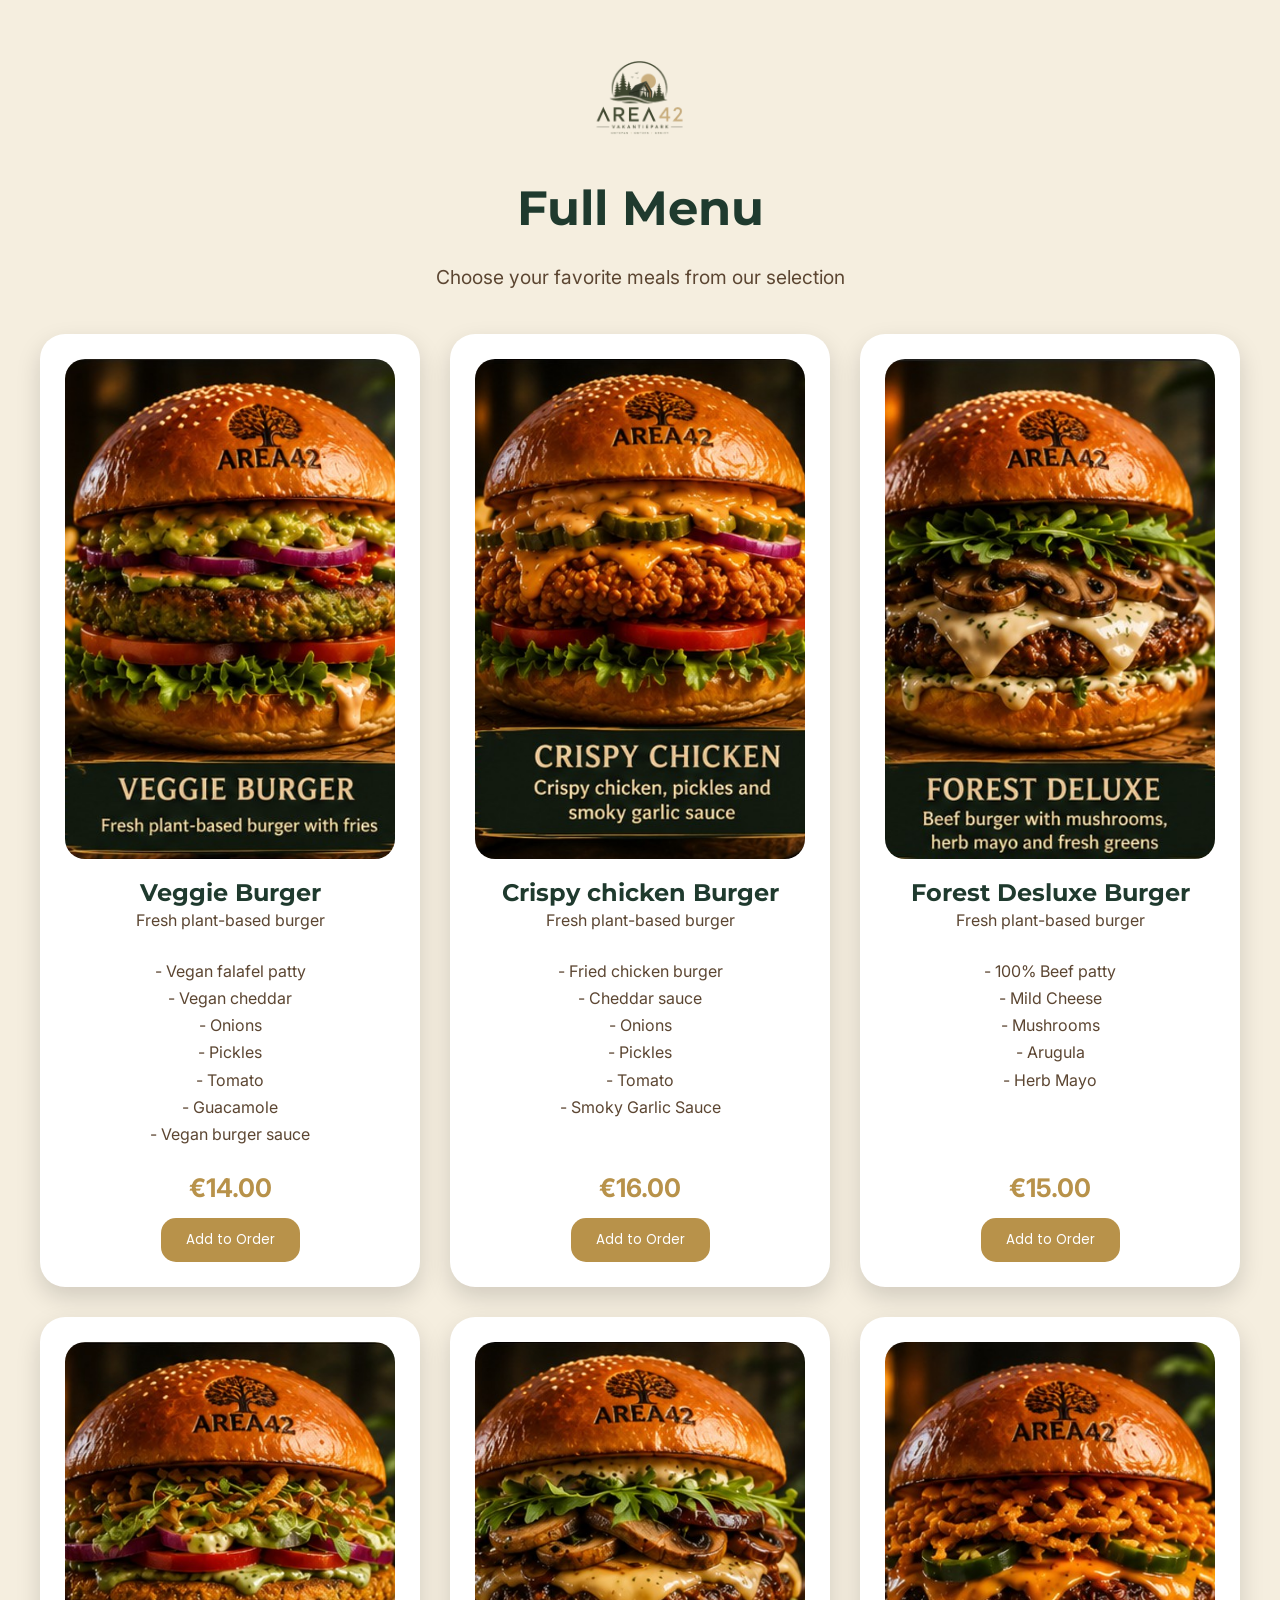
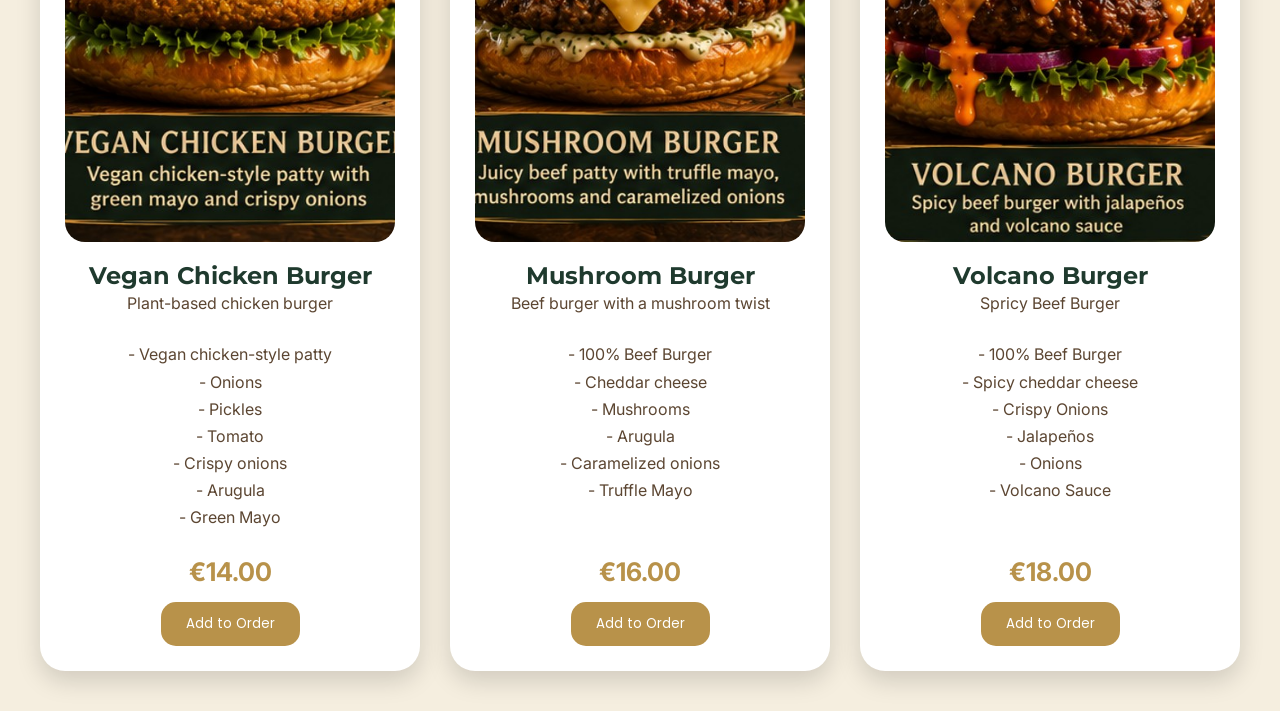
==== pages/menu.html @ 5e72c330 "first commit" ====
<!DOCTYPE html>
<html lang="en">

<head>
    <meta charset="UTF-8">
    <meta name="viewport" content="width=device-width, initial-scale=1.0">
    <title>Area42 Menu</title>

    <link rel="stylesheet" href="../css/style.css">

    <link href="https://fonts.googleapis.com/css2?family=Inter:wght@400;500;600&family=Montserrat:wght@600;700;800&family=Poppins:wght@400;500;600&display=swap" rel="stylesheet">
</head>

<body>

<main class="menu-screen">

    <header class="menu-header">

        <img src="../images/logonobackground.png" class="menu-logo" alt="Area42 Logo">

        <h1>Full Menu</h1>

        <p>Choose your favorite meals from our selection</p>

    </header>

    <section class="menu-grid">

        <article class="menu-card">
            <img src="../images/veggieburger.jpg" alt="Veggie Burger" class="menu-image">

            <h2>Veggie Burger</h2>

            <p>Fresh plant-based burger</p>

            <p> - Vegan falafel patty<br>
                - Vegan cheddar<br>
                - Onions<br>
                - Pickles<br>
                - Tomato<br>
                - Guacamole<br>
                - Vegan burger sauce<br>
    

            </p>

            <span class="price">€14.00</span>

            <button class="add-button">Add to Order</button>
        </article>

        <article class="menu-card">
            <img src="../images/crispychickenburger.jpg" alt="Crispy Chicken Burger" class="menu-image">

            <h2>Crispy chicken Burger</h2>

            <p>Fresh plant-based burger</p>

            <p> - Fried chicken burger<br>
                - Cheddar sauce<br>
                - Onions<br>
                - Pickles<br>
                - Tomato<br>
                - Smoky Garlic Sauce<br>
                <br>

            </p>

            <span class="price">€16.00</span>

            <button class="add-button">Add to Order</button>
        </article>

        <article class="menu-card">
            <img src="../images/forestdeluxe.jpg" alt="Forest Deluxe Burger" class="menu-image">

            <h2>Forest Desluxe Burger</h2>

            <p>Fresh plant-based burger</p>

            <p> - 100% Beef patty<br>
                - Mild Cheese<br>
                - Mushrooms<br>
                - Arugula<br>
                - Herb Mayo<br>
                <br>
                <br>

            </p>

            <span class="price">€15.00</span>

            <button class="add-button">Add to Order</button>
        </article>

        <article class="menu-card">
            <img src="../images/veganchickenburger.jpg" alt="Vegan Chicken Burger" class="menu-image">

            <h2>Vegan Chicken Burger</h2>

            <p>Plant-based chicken burger</p>

            <p> - Vegan chicken-style patty<br>
                - Onions<br>
                - Pickles<br>
                - Tomato<br>
                - Crispy onions<br>
                - Arugula<br>
                - Green Mayo<br>
    

            </p>

            <span class="price">€14.00</span>

            <button class="add-button">Add to Order</button>
        </article>


        <article class="menu-card">
            <img src="../images/mushroomburger.jpg" alt="Mushroom Burger" class="menu-image">

            <h2>Mushroom Burger</h2>

            <p>Beef burger with a mushroom twist</p>

            <p> - 100% Beef Burger<br>
                - Cheddar cheese<br>
                - Mushrooms<br>
                - Arugula<br>
                - Caramelized onions<br>
                - Truffle Mayo<br>
                <br>
    

            </p>

            <span class="price">€16.00</span>

            <button class="add-button">Add to Order</button>
        </article>

        <article class="menu-card">
            <img src="../images/volcanoburger.jpg" alt="Volcano Burger" class="menu-image">

            <h2>Volcano Burger</h2>

            <p>Spricy Beef Burger</p>

            <p> - 100% Beef Burger<br>
                - Spicy cheddar cheese<br>
                - Crispy Onions<br>
                - Jalapeños<br>
                - Onions<br>
                - Volcano Sauce<br>
                <br>
    

            </p>

            <span class="price">€18.00</span>

            <button class="add-button">Add to Order</button>
        </article>


    </section>

</main>

<script src="../JS/menu.js"></script>

</body>

</html>
---- css/style.css ----
/* Kleuren en lettertypes */

:root {

    --sand: #F5EEDF;
    --gold: #B8924A;
    --wood: #5C4632;
    --forest: #1F3A2E;
    --moss: #6E7F52;

    --heading-font: "Montserrat", sans-serif;
    --button-font: "Poppins", sans-serif;
    --body-font: "Inter", sans-serif;
}

/* Reset */

* {
    margin: 0;
    padding: 0;
    box-sizing: border-box;
}

/* Pagina */

body {
    font-family: var(--body-font);
}

/* Achtergrond */

.welcome-screen {

    height: 100vh;

    display: flex;

    justify-content: center;

    align-items: flex-end;

    padding-bottom: 100px;

    background-image:
        linear-gradient(
            rgba(0, 0, 0, 0.35),
            rgba(0, 0, 0, 0.35)
        ),
        url("../images/restaurant-background.jpg");

    background-size: cover;

    background-position: center;
}

/* Welkomstkaart */

.welcome-card {

    width: 750px;

    background-color: rgba(245, 238, 223, 0.96);

    border-radius: 30px;

    padding: 4rem;

    text-align: center;

    box-shadow: 0 20px 50px rgba(0, 0, 0, 0.3);
}

/* Logo */

.logo {

    width: 140px;

    margin-bottom: 2rem;
}

/* Titel */

h1 {

    font-family: var(--heading-font);

    font-size: 4rem;

    color: var(--forest);

    margin-bottom: 1.5rem;
}

/* Tekst */

p {

    font-family: var(--body-font);

    color: var(--wood);

    font-size: 1.3rem;

    line-height: 1.7;

    margin-bottom: 1.5rem;
}

/* Startknop */

.start-button {

    margin-top: 1rem;

    background-color: var(--gold);

    border: none;

    color: white;

    font-family: var(--button-font);

    font-size: 1.5rem;

    font-weight: 600;

    padding: 22px 60px;

    border-radius: 20px;

    cursor: pointer;

    transition: all 0.3s ease;
}

.start-button:hover {

    background-color: #9D7835;

    transform: scale(1.04);
}

/* Tablet */

@media (max-width: 900px) {

    .welcome-card {

        width: 90%;

        padding: 3rem;
    }

    h1 {

        font-size: 3rem;
    }
}

/* Promotion Screen */

.promotion-screen {

    min-height: 100vh;

    background-color: var(--sand);

    padding: 40px;
}

/* Header */

.promotion-header {

    text-align: center;

    margin-bottom: 50px;
}

.promotion-logo {

    width: 120px;

    margin-bottom: 20px;
}

.promotion-header h1 {

    font-family: var(--heading-font);

    color: var(--forest);

    font-size: 3rem;

    margin-bottom: 10px;
}

.promotion-header p {

    font-size: 1.2rem;
}

/* Promotion Grid */

.promotion-grid {

    display: grid;

    grid-template-columns: repeat(3, 1fr);

    gap: 30px;

    max-width: 1400px;

    margin: 0 auto;
}

/* Cards */

.promotion-card {

    background-color: white;

    border-radius: 25px;

    padding: 30px;

    text-align: center;

    box-shadow: 0 10px 25px rgba(0,0,0,0.15);
}

.promotion-card h2 {

    font-family: var(--heading-font);

    color: var(--forest);

    margin-bottom: 15px;
}

.price {

    display: block;

    margin-top: 20px;

    margin-bottom: 20px;

    font-size: 2rem;

    font-weight: bold;

    color: var(--gold);
}

/* Buttons */

.promo-button {

    background-color: var(--gold);

    color: white;

    border: none;

    border-radius: 15px;

    padding: 15px 30px;

    cursor: pointer;

    font-family: var(--button-font);

    font-size: 1.1rem;
}

.promo-button:hover {

    background-color: #9D7835;
}

/* Continue Button */

.continue-container {

    text-align: center;

    margin-top: 60px;
}

.continue-button {

    background-color: var(--forest);

    color: white;

    border: none;

    border-radius: 20px;

    padding: 20px 60px;

    font-size: 1.4rem;

    font-family: var(--button-font);

    cursor: pointer;
}

.continue-button:hover {

    background-color: var(--moss);
}
.promo-image {
    width: 100%;
    height: 300px;
    object-fit: cover;
    border-radius: 20px;
    margin-bottom: 15px;
}
/* MENU SCREEN */

.menu-screen {
    min-height: 100vh;
    background-color: var(--sand);
    padding: 40px;
}

/* HEADER */

.menu-header {
    text-align: center;
    margin-bottom: 40px;
}

.menu-logo {
    width: 120px;
    margin-bottom: 15px;
}

.menu-header h1 {
    font-family: var(--heading-font);
    color: var(--forest);
    font-size: 3rem;
}

.menu-header p {
    font-size: 1.2rem;
    color: var(--wood);
}

/* GRID */

.menu-grid {
    display: grid;
    grid-template-columns: repeat(3, 1fr);
    gap: 30px;
    max-width: 1400px;
    margin: 0 auto;
}

/* CARD */

.menu-card {
    background: white;
    border-radius: 25px;
    padding: 25px;
    text-align: center;
    box-shadow: 0 10px 25px rgba(0,0,0,0.15);
    transition: transform 0.3s ease;
}

.menu-card:hover {
    transform: translateY(-5px);
}

/* IMAGE */

.menu-image {
    width: 100%;
    height: 500px;
    object-fit: cover;
    border-radius: 20px;
    margin-bottom: 15px;
}

/* TEXT */

.menu-card h2 {
    font-family: var(--heading-font);
    color: var(--forest);
}

.menu-card p {
    font-size: 1rem;
}

/* PRICE */

.price {
    display: block;
    margin: 15px 0;
    font-size: 1.6rem;
    font-weight: bold;
    color: var(--gold);
}

/* BUTTON */

.add-button {
    background-color: var(--gold);
    color: white;
    border: none;
    padding: 12px 25px;
    border-radius: 15px;
    cursor: pointer;
    font-family: var(--button-font);
    transition: 0.3s;
}

.add-button:hover {
    background-color: #9D7835;
}
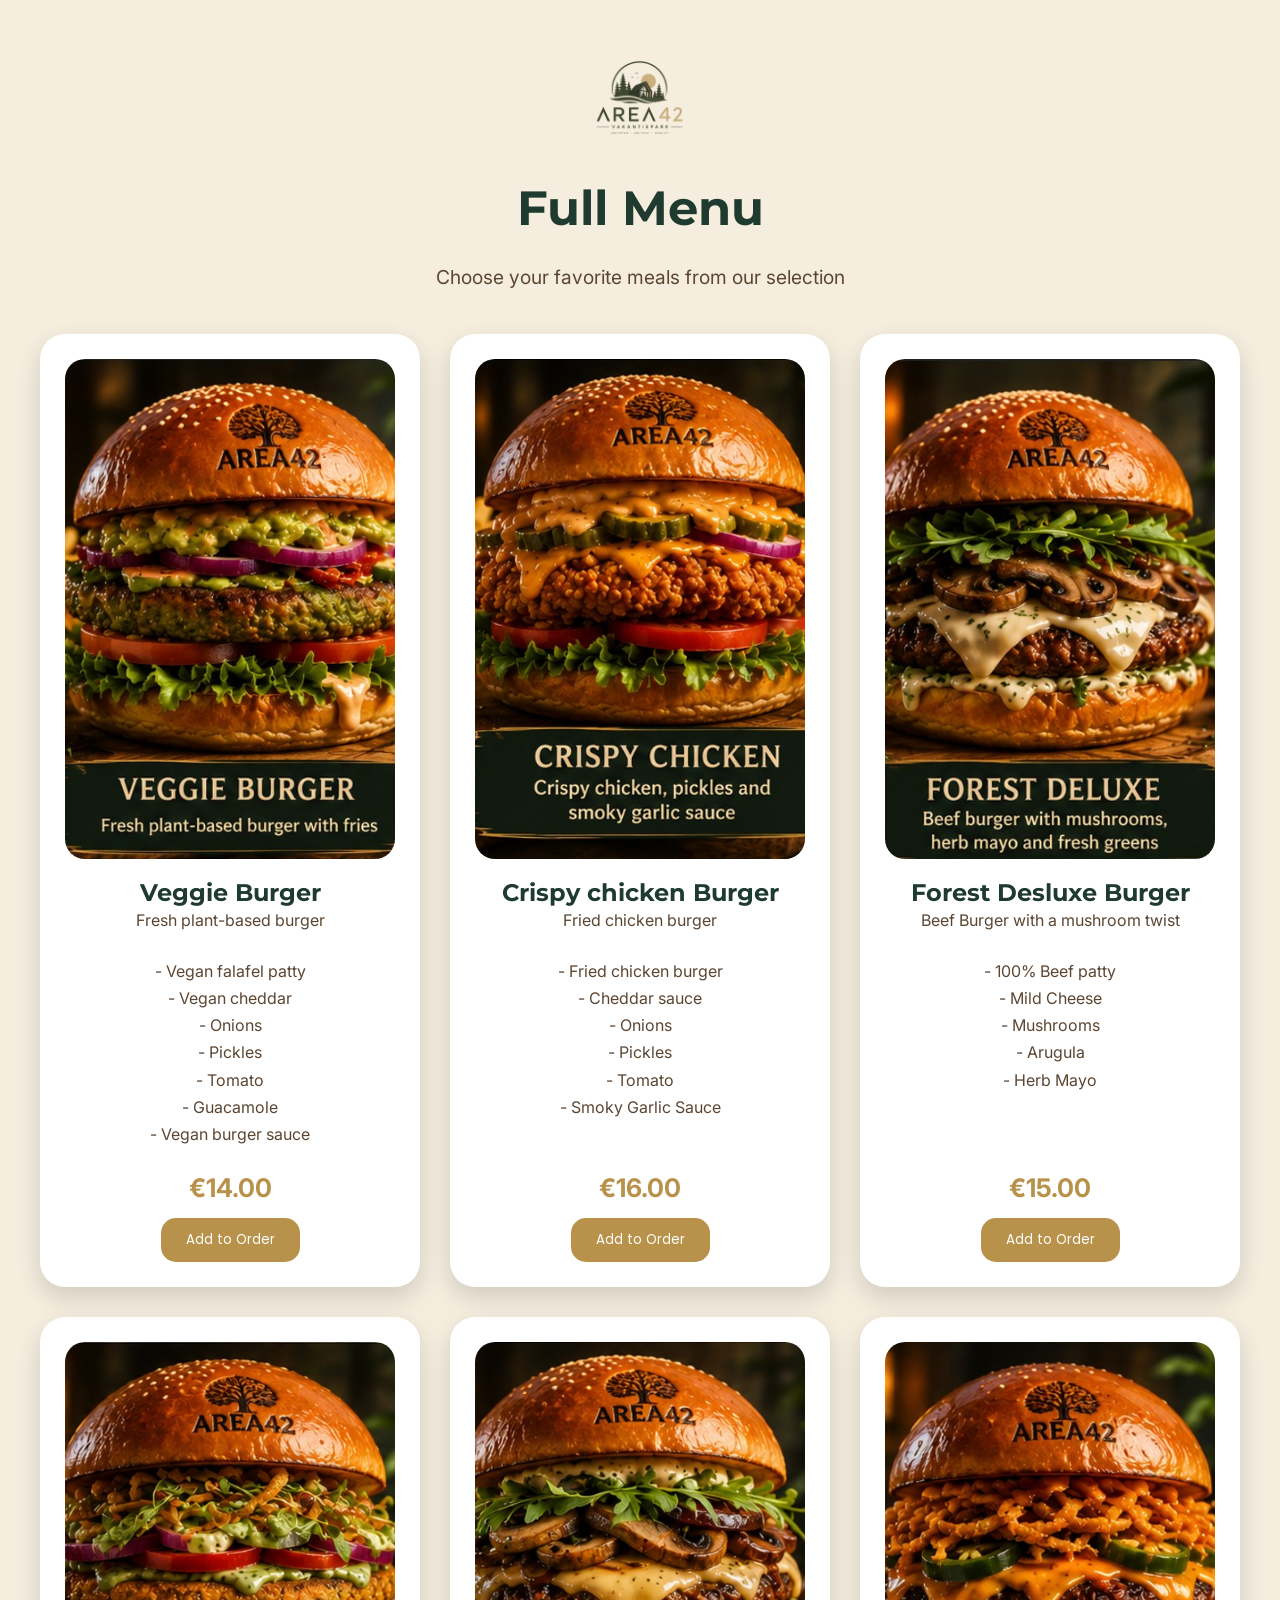
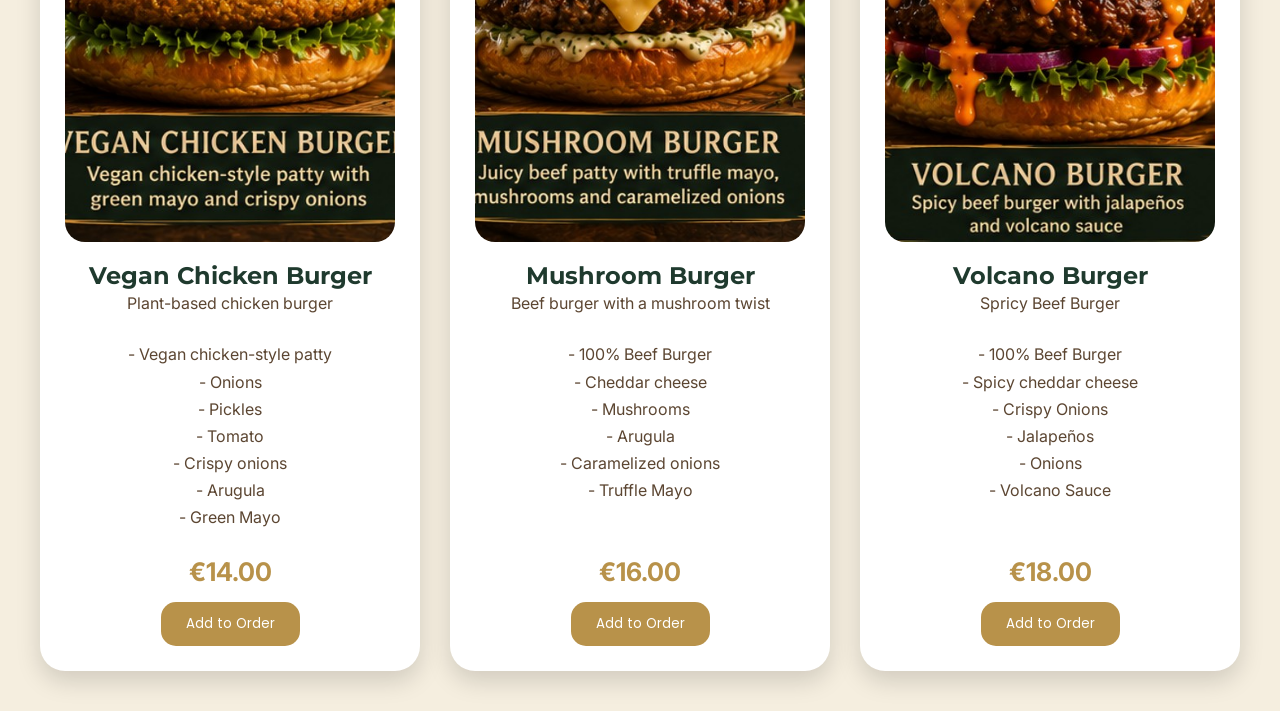
==== commit db097ba6: "Final commit before feedback" ====
--- a/pages/menu.html
+++ b/pages/menu.html
@@ -55,7 +55,7 @@
 
             <h2>Crispy chicken Burger</h2>
 
-            <p>Fresh plant-based burger</p>
+            <p>Fried chicken burger</p>
 
             <p> - Fried chicken burger<br>
                 - Cheddar sauce<br>
@@ -77,7 +77,7 @@
 
             <h2>Forest Desluxe Burger</h2>
 
-            <p>Fresh plant-based burger</p>
+            <p>Beef Burger with a mushroom twist</p>
 
             <p> - 100% Beef patty<br>
                 - Mild Cheese<br>
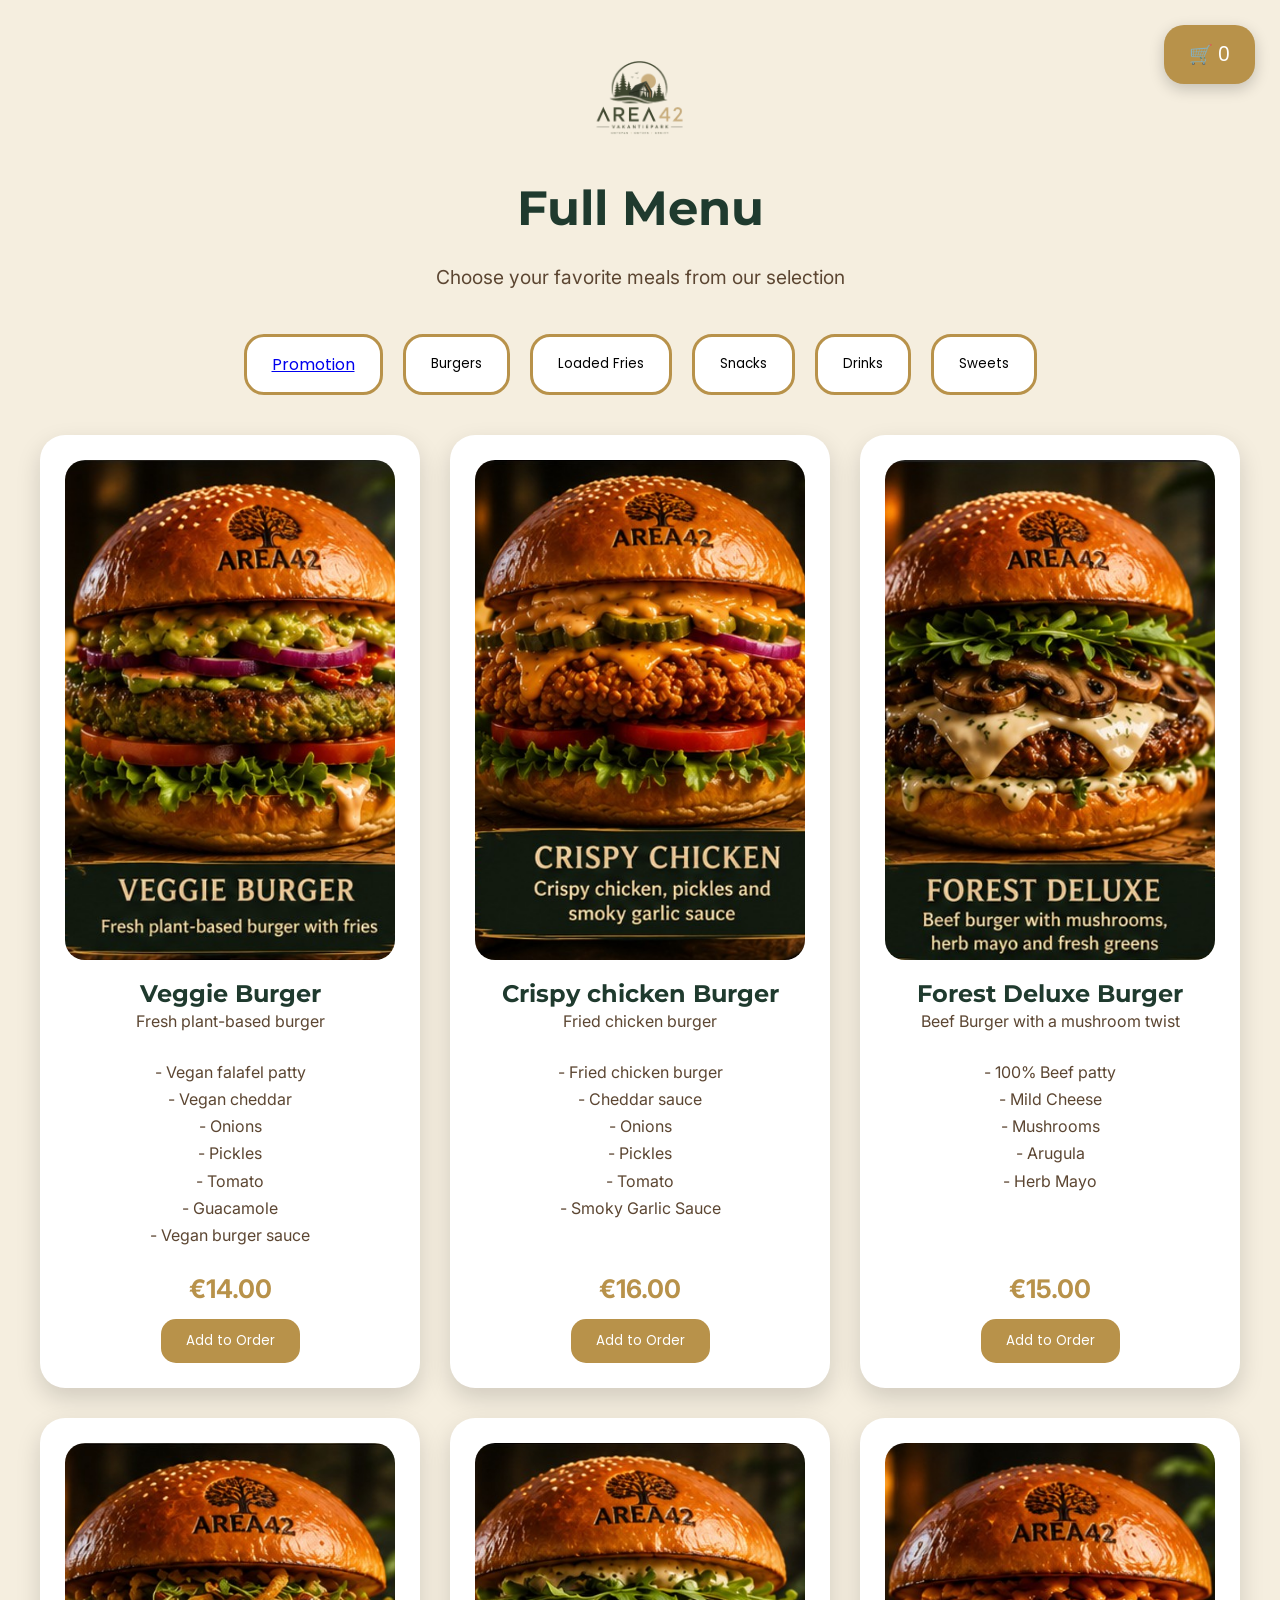
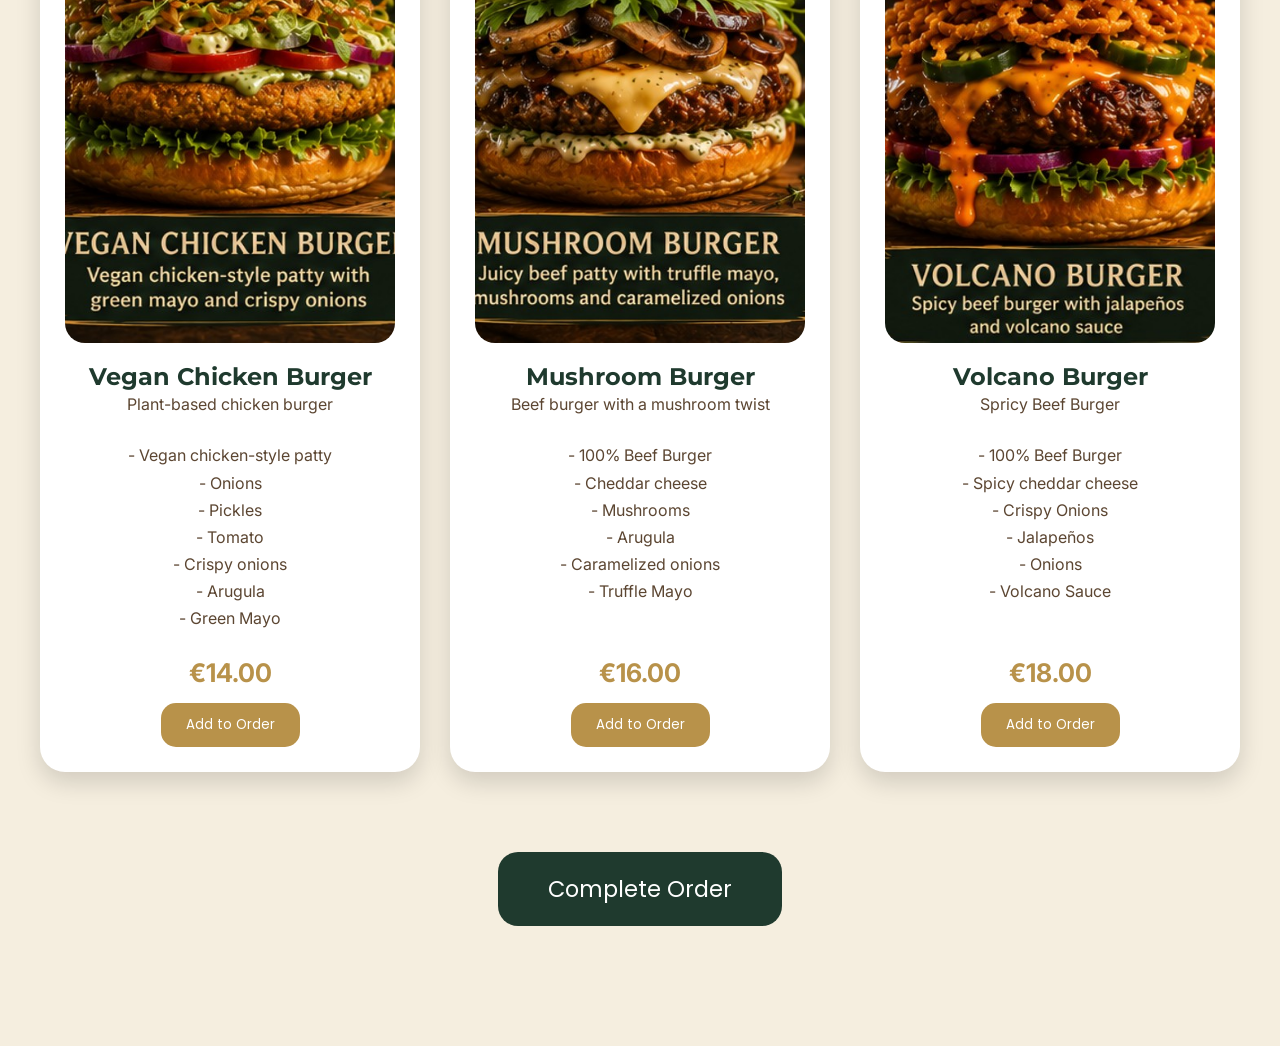
==== commit 089d17dc: "Final commit before feedback" ====
--- a/pages/menu.html
+++ b/pages/menu.html
@@ -13,6 +13,14 @@
 
 <body>
 
+    <div class="cart-container">
+
+    <button class="cart-button" id="cartButton">
+        🛒 <span id="cartCount">0</span>
+    </button>
+
+</div>
+
 <main class="menu-screen">
 
     <header class="menu-header">
@@ -24,6 +32,22 @@
         <p>Choose your favorite meals from our selection</p>
 
     </header>
+<div class="category-nav">
+
+    <a href="promotionscreen.html" class="category-button">
+    Promotion
+</a>
+    <button class="category-button">Burgers</button>
+
+    <button class="category-button">Loaded Fries</button>
+
+    <button class="category-button">Snacks</button>
+
+    <button class="category-button">Drinks</button>
+
+    <button class="category-button">Sweets</button>
+
+</div>
 
     <section class="menu-grid">
 
@@ -75,7 +99,7 @@
         <article class="menu-card">
             <img src="../images/forestdeluxe.jpg" alt="Forest Deluxe Burger" class="menu-image">
 
-            <h2>Forest Desluxe Burger</h2>
+            <h2>Forest Deluxe Burger</h2>
 
             <p>Beef Burger with a mushroom twist</p>
 
@@ -166,6 +190,15 @@
 
 
     </section>
+<div class="checkout-container">
+
+    <button id="checkoutButton" class="checkout-button">
+
+        Complete Order
+
+    </button>
+
+</div>
 
 </main>
 
--- a/css/style.css
+++ b/css/style.css
@@ -422,4 +422,406 @@
 
 .add-button:hover {
     background-color: #9D7835;
+}
+
+/* Winkelwagen */
+
+.cart-container {
+
+    position: fixed;
+
+    top: 25px;
+
+    right: 25px;
+
+    z-index: 999;
+}
+
+.cart-button {
+
+    background-color: var(--gold);
+
+    color: white;
+
+    border: none;
+
+    padding: 15px 25px;
+
+    border-radius: 20px;
+
+    font-size: 1.2rem;
+
+    font-family: var(--button-font);
+
+    cursor: pointer;
+
+    box-shadow: 0 5px 15px rgba(0,0,0,0.2);
+}
+
+/* Categorieën */
+
+.category-nav {
+
+    display: flex;
+
+    justify-content: center;
+
+    gap: 20px;
+
+    margin: 40px 0;
+}
+
+.category-button {
+
+    background-color: white;
+
+    border: 3px solid var(--gold);
+
+    padding: 15px 25px;
+
+    border-radius: 20px;
+
+    font-family: var(--button-font);
+
+    cursor: pointer;
+
+    transition: 0.3s;
+}
+
+.category-button:hover {
+
+    background-color: var(--gold);
+
+    color: white;
+
+    transform: translateY(-3px);
+}
+
+/* Bestelling afronden */
+
+.checkout-container {
+
+    text-align: center;
+
+    margin: 80px 0;
+}
+
+.checkout-button {
+
+    background-color: var(--forest);
+
+    color: white;
+
+    border: none;
+
+    border-radius: 20px;
+
+    padding: 20px 50px;
+
+    font-size: 1.4rem;
+
+    font-family: var(--button-font);
+
+    cursor: pointer;
+
+    transition: 0.3s;
+}
+
+.checkout-button:hover {
+
+    background-color: var(--moss);
+}
+
+/* Checkout */
+
+.checkout-screen {
+
+    min-height: 100vh;
+
+    background-color: var(--sand);
+
+    padding: 40px;
+}
+
+.checkout-header {
+
+    text-align: center;
+
+    margin-bottom: 50px;
+}
+
+.checkout-logo {
+
+    width: 120px;
+
+    margin-bottom: 20px;
+}
+
+.checkout-header h1 {
+
+    color: var(--forest);
+
+    font-family: var(--heading-font);
+
+    font-size: 3rem;
+}
+
+.checkout-item {
+
+    background-color: white;
+
+    border-radius: 25px;
+
+    padding: 20px;
+
+    margin-bottom: 20px;
+
+    display: flex;
+
+    align-items: center;
+
+    justify-content: space-between;
+
+    box-shadow: 0 5px 15px rgba(0,0,0,0.1);
+}
+
+.checkout-image {
+
+    width: 120px;
+
+    height: 120px;
+
+    object-fit: cover;
+
+    border-radius: 15px;
+}
+
+.item-info {
+
+    flex: 1;
+
+    padding-left: 30px;
+}
+
+.item-info h2 {
+
+    font-family: var(--heading-font);
+
+    color: var(--forest);
+
+    margin-bottom: 10px;
+}
+
+.quantity-controls {
+
+    display: flex;
+
+    align-items: center;
+
+    gap: 15px;
+}
+
+.quantity-controls button {
+
+    width: 45px;
+
+    height: 45px;
+
+    border: none;
+
+    border-radius: 50%;
+
+    background-color: var(--gold);
+
+    color: white;
+
+    font-size: 1.4rem;
+
+    cursor: pointer;
+}
+
+.quantity {
+
+    font-size: 1.3rem;
+
+    font-weight: bold;
+
+    min-width: 25px;
+
+    text-align: center;
+}
+
+.delete-btn {
+
+    border: none;
+
+    background: none;
+
+    font-size: 2rem;
+
+    cursor: pointer;
+
+    margin-left: 25px;
+}
+
+.total-section {
+
+    text-align: center;
+
+    margin-top: 50px;
+
+    margin-bottom: 50px;
+}
+
+.total-section h2 {
+
+    font-family: var(--heading-font);
+
+    color: var(--forest);
+
+    font-size: 2.2rem;
+}
+
+.checkout-actions {
+
+    display: flex;
+
+    justify-content: center;
+
+    gap: 30px;
+}
+
+.add-more-btn {
+
+    background-color: var(--gold);
+
+    color: white;
+
+    border: none;
+
+    padding: 18px 40px;
+
+    border-radius: 20px;
+
+    cursor: pointer;
+
+    font-size: 1.1rem;
+}
+
+.checkout-btn {
+
+    background-color: var(--forest);
+
+    color: white;
+
+    border: none;
+
+    padding: 18px 40px;
+
+    border-radius: 20px;
+
+    cursor: pointer;
+
+    font-size: 1.1rem;
+}
+
+.add-more-btn:hover {
+
+    background-color: #9D7835;
+}
+
+.checkout-btn:hover {
+
+    background-color: var(--moss);
+}
+
+/* TERMINAL SCREEN */
+
+.terminal-screen {
+
+    min-height: 100vh;
+
+    display: flex;
+
+    justify-content: center;
+
+    align-items: center;
+
+    background-color: var(--sand);
+
+    padding: 40px;
+}
+
+/* CARD */
+
+.terminal-card {
+
+    width: 800px;
+
+    background-color: white;
+
+    border-radius: 30px;
+
+    padding: 60px;
+
+    text-align: center;
+
+    box-shadow: 0 20px 50px rgba(0,0,0,0.15);
+}
+
+/* LOGO */
+
+.terminal-logo {
+
+    width: 140px;
+
+    margin-bottom: 30px;
+}
+
+/* TITLE */
+
+.terminal-card h1 {
+
+    font-family: var(--heading-font);
+
+    color: var(--forest);
+
+    font-size: 3.5rem;
+
+    margin-bottom: 20px;
+}
+
+/* TEXT */
+
+.terminal-card p {
+
+    font-size: 1.3rem;
+
+    color: var(--wood);
+
+    line-height: 1.8;
+
+    margin-bottom: 50px;
+}
+
+/* ARROW */
+
+.arrow {
+
+    font-size: 6rem;
+
+    color: var(--gold);
+
+    animation: bounce 1.5s infinite;
+}
+
+@keyframes bounce {
+
+    0%, 100% {
+        transform: translateY(0);
+    }
+
+    50% {
+        transform: translateY(15px);
+    }
 }
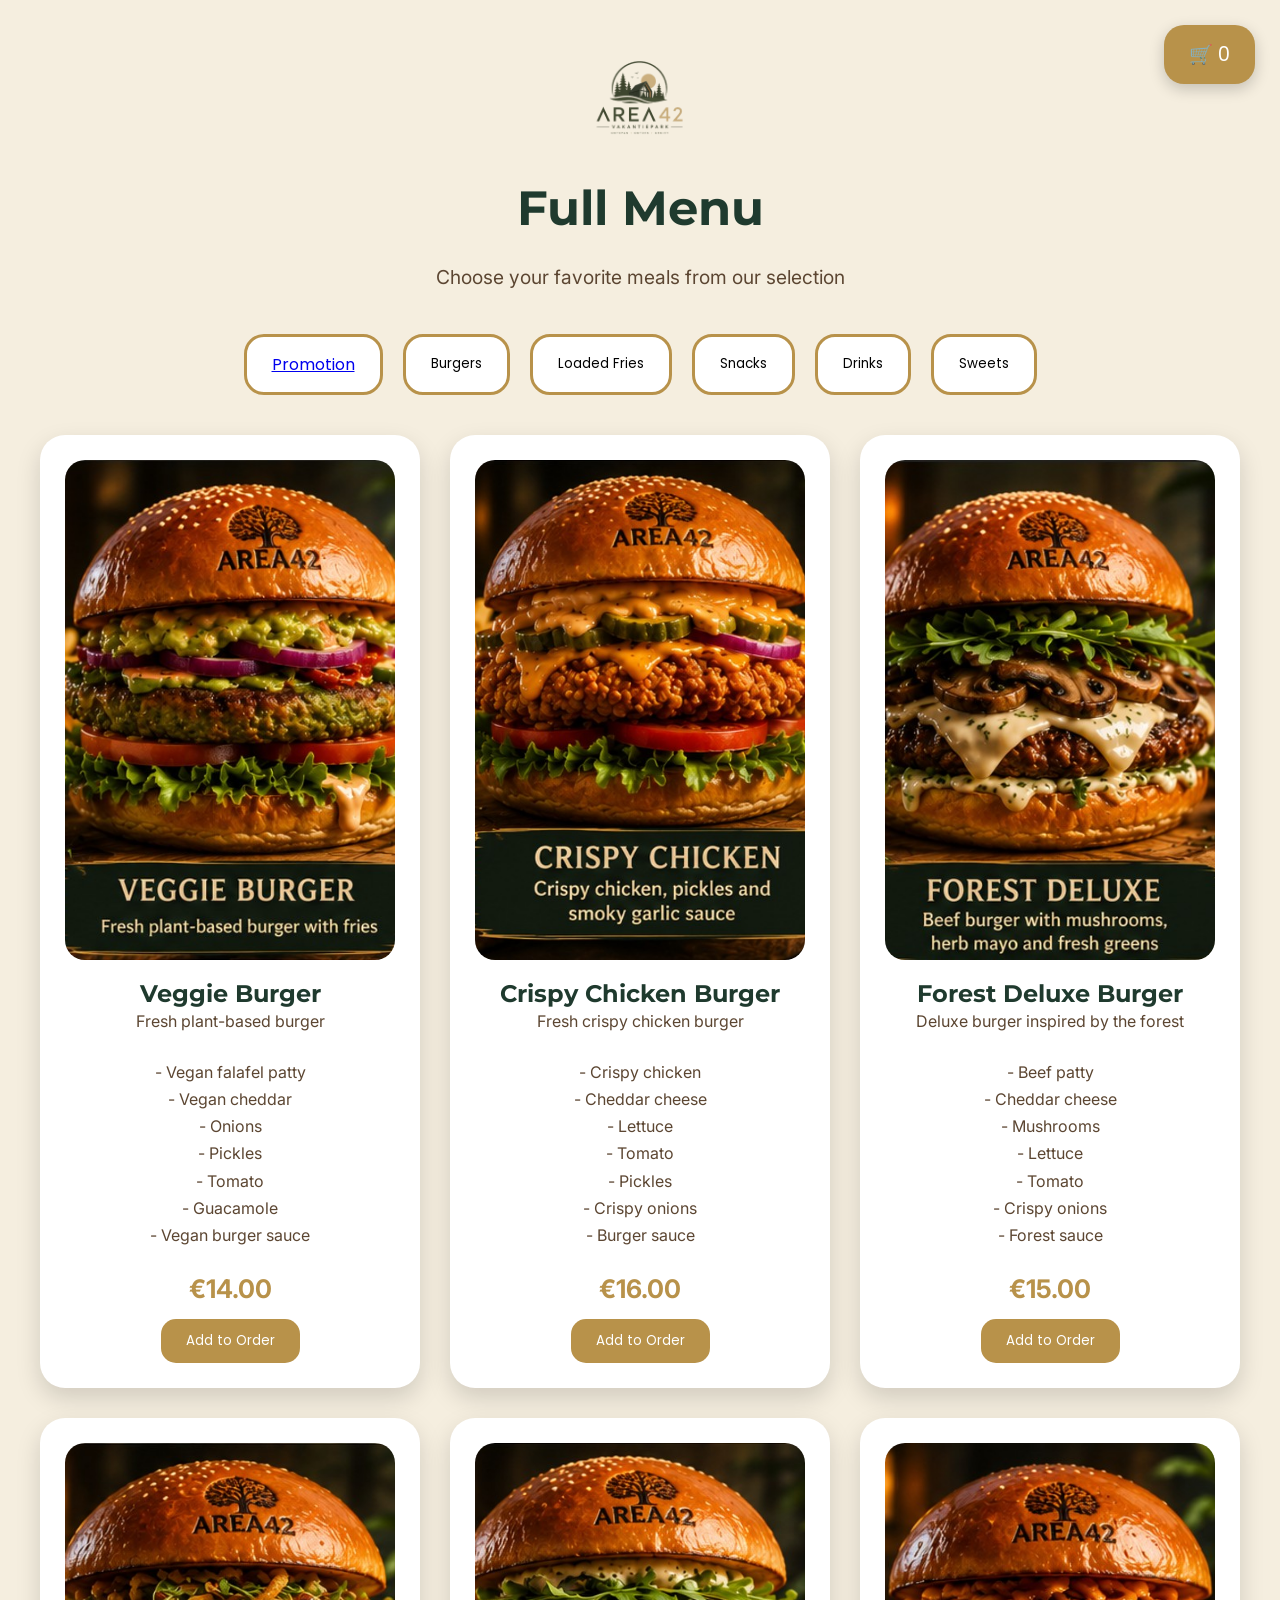
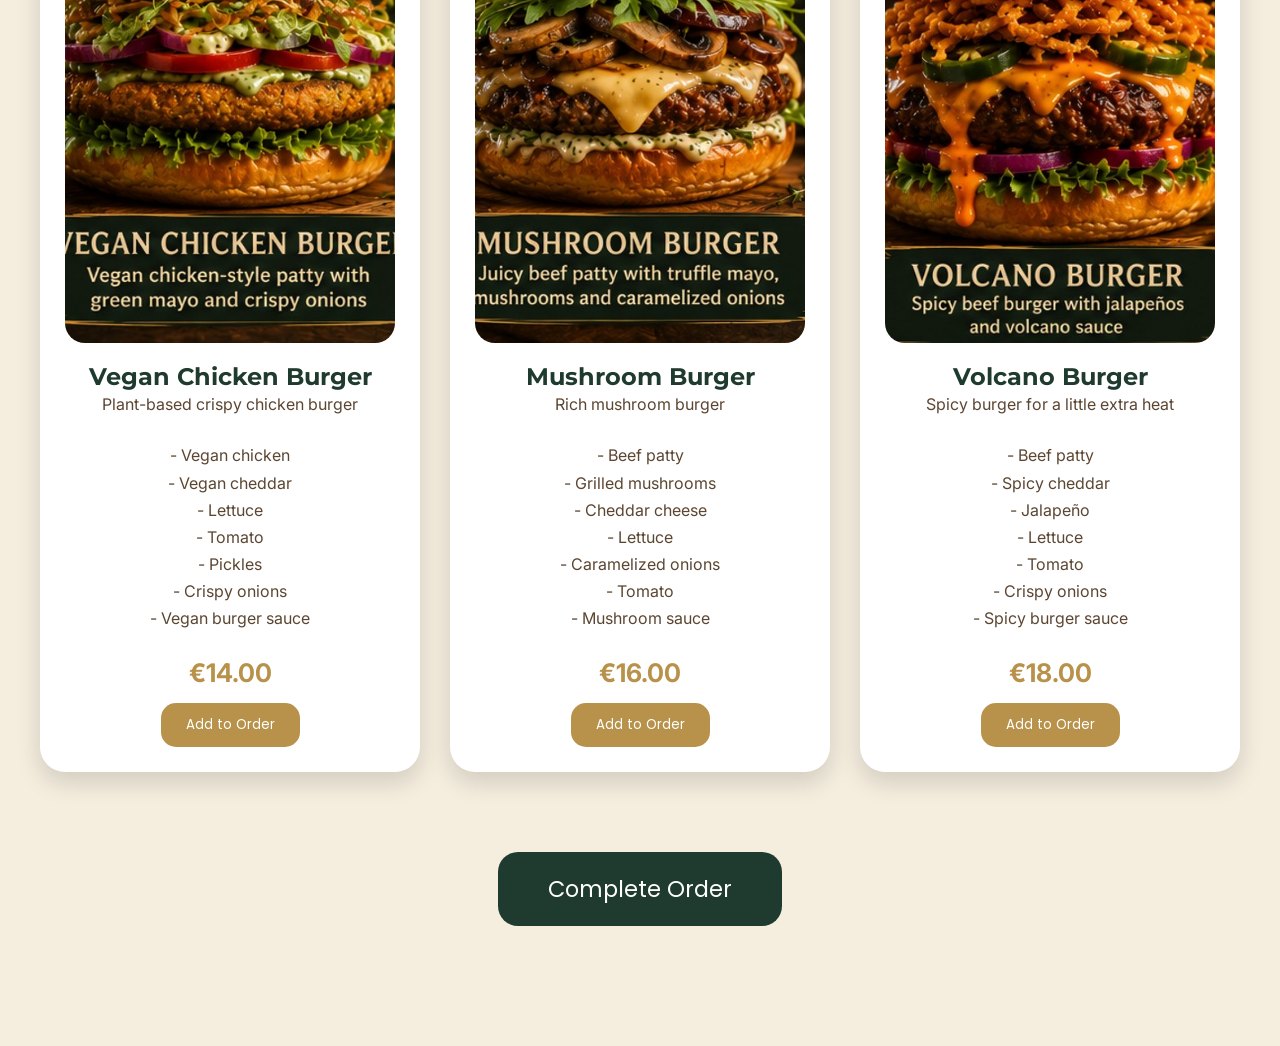
==== commit 35f88db1: "Adjustments" ====
--- a/pages/menu.html
+++ b/pages/menu.html
@@ -51,143 +51,198 @@
 
     <section class="menu-grid">
 
-        <article class="menu-card">
-            <img src="../images/veggieburger.jpg" alt="Veggie Burger" class="menu-image">
-
-            <h2>Veggie Burger</h2>
-
-            <p>Fresh plant-based burger</p>
-
-            <p> - Vegan falafel patty<br>
-                - Vegan cheddar<br>
-                - Onions<br>
-                - Pickles<br>
-                - Tomato<br>
-                - Guacamole<br>
-                - Vegan burger sauce<br>
-    
-
-            </p>
-
-            <span class="price">€14.00</span>
-
-            <button class="add-button">Add to Order</button>
-        </article>
-
-        <article class="menu-card">
-            <img src="../images/crispychickenburger.jpg" alt="Crispy Chicken Burger" class="menu-image">
-
-            <h2>Crispy chicken Burger</h2>
-
-            <p>Fried chicken burger</p>
-
-            <p> - Fried chicken burger<br>
-                - Cheddar sauce<br>
-                - Onions<br>
-                - Pickles<br>
-                - Tomato<br>
-                - Smoky Garlic Sauce<br>
-                <br>
-
-            </p>
-
-            <span class="price">€16.00</span>
-
-            <button class="add-button">Add to Order</button>
-        </article>
-
-        <article class="menu-card">
-            <img src="../images/forestdeluxe.jpg" alt="Forest Deluxe Burger" class="menu-image">
-
-            <h2>Forest Deluxe Burger</h2>
-
-            <p>Beef Burger with a mushroom twist</p>
-
-            <p> - 100% Beef patty<br>
-                - Mild Cheese<br>
-                - Mushrooms<br>
-                - Arugula<br>
-                - Herb Mayo<br>
-                <br>
-                <br>
-
-            </p>
-
-            <span class="price">€15.00</span>
-
-            <button class="add-button">Add to Order</button>
-        </article>
-
-        <article class="menu-card">
-            <img src="../images/veganchickenburger.jpg" alt="Vegan Chicken Burger" class="menu-image">
-
-            <h2>Vegan Chicken Burger</h2>
-
-            <p>Plant-based chicken burger</p>
-
-            <p> - Vegan chicken-style patty<br>
-                - Onions<br>
-                - Pickles<br>
-                - Tomato<br>
-                - Crispy onions<br>
-                - Arugula<br>
-                - Green Mayo<br>
-    
-
-            </p>
-
-            <span class="price">€14.00</span>
-
-            <button class="add-button">Add to Order</button>
-        </article>
-
-
-        <article class="menu-card">
-            <img src="../images/mushroomburger.jpg" alt="Mushroom Burger" class="menu-image">
-
-            <h2>Mushroom Burger</h2>
-
-            <p>Beef burger with a mushroom twist</p>
-
-            <p> - 100% Beef Burger<br>
-                - Cheddar cheese<br>
-                - Mushrooms<br>
-                - Arugula<br>
-                - Caramelized onions<br>
-                - Truffle Mayo<br>
-                <br>
-    
-
-            </p>
-
-            <span class="price">€16.00</span>
-
-            <button class="add-button">Add to Order</button>
-        </article>
-
-        <article class="menu-card">
-            <img src="../images/volcanoburger.jpg" alt="Volcano Burger" class="menu-image">
-
-            <h2>Volcano Burger</h2>
-
-            <p>Spricy Beef Burger</p>
-
-            <p> - 100% Beef Burger<br>
-                - Spicy cheddar cheese<br>
-                - Crispy Onions<br>
-                - Jalapeños<br>
-                - Onions<br>
-                - Volcano Sauce<br>
-                <br>
-    
-
-            </p>
-
-            <span class="price">€18.00</span>
-
-            <button class="add-button">Add to Order</button>
-        </article>
-
+        <article
+    class="menu-card"
+    data-name="Veggie Burger"
+    data-price="14.00"
+    data-image="../images/veggieburger.jpg"
+>
+    <img src="../images/veggieburger.jpg" alt="Veggie Burger" class="menu-image">
+
+    <h2>Veggie Burger</h2>
+
+    <p>Fresh plant-based burger</p>
+
+    <p>
+        - Vegan falafel patty<br>
+        - Vegan cheddar<br>
+        - Onions<br>
+        - Pickles<br>
+        - Tomato<br>
+        - Guacamole<br>
+        - Vegan burger sauce
+    </p>
+
+    <span class="price">€14.00</span>
+
+    <button class="add-button">Add to Order</button>
+</article>
+
+        <article
+    class="menu-card"
+    data-name="Crispy Chicken Burger"
+    data-price="16.00"
+    data-image="../images/crispychickenburger.jpg"
+>
+    <img
+        src="../images/crispychickenburger.jpg"
+        alt="Crispy Chicken Burger"
+        class="menu-image"
+    >
+
+    <h2>Crispy Chicken Burger</h2>
+
+    <p>Fresh crispy chicken burger</p>
+
+    <p>
+        - Crispy chicken<br>
+        - Cheddar cheese<br>
+        - Lettuce<br>
+        - Tomato<br>
+        - Pickles<br>
+        - Crispy onions<br>
+        - Burger sauce
+    </p>
+
+    <span class="price">€16.00</span>
+
+    <button class="add-button">
+        Add to Order
+    </button>
+</article>
+
+        <article
+    class="menu-card"
+    data-name="Forest Deluxe Burger"
+    data-price="15.00"
+    data-image="../images/forestdeluxe.jpg"
+>
+    <img
+        src="../images/forestdeluxe.jpg"
+        alt="Forest Deluxe Burger"
+        class="menu-image"
+    >
+
+    <h2>Forest Deluxe Burger</h2>
+
+    <p>Deluxe burger inspired by the forest</p>
+
+    <p>
+        - Beef patty<br>
+        - Cheddar cheese<br>
+        - Mushrooms<br>
+        - Lettuce<br>
+        - Tomato<br>
+        - Crispy onions<br>
+        - Forest sauce
+    </p>
+
+    <span class="price">€15.00</span>
+
+    <button class="add-button">
+        Add to Order
+    </button>
+</article>
+
+        <article
+    class="menu-card"
+    data-name="Vegan Chicken Burger"
+    data-price="14.00"
+    data-image="../images/veganchickenburger.jpg"
+>
+    <img
+        src="../images/veganchickenburger.jpg"
+        alt="Vegan Chicken Burger"
+        class="menu-image"
+    >
+
+    <h2>Vegan Chicken Burger</h2>
+
+    <p>Plant-based crispy chicken burger</p>
+
+    <p>
+        - Vegan chicken<br>
+        - Vegan cheddar<br>
+        - Lettuce<br>
+        - Tomato<br>
+        - Pickles<br>
+        - Crispy onions<br>
+        - Vegan burger sauce
+    </p>
+
+    <span class="price">€14.00</span>
+
+    <button class="add-button">
+        Add to Order
+    </button>
+</article>
+
+
+        <article
+    class="menu-card"
+    data-name="Mushroom Burger"
+    data-price="16.00"
+    data-image="../images/mushroomburger.jpg"
+>
+    <img
+        src="../images/mushroomburger.jpg"
+        alt="Mushroom Burger"
+        class="menu-image"
+    >
+
+    <h2>Mushroom Burger</h2>
+
+    <p>Rich mushroom burger</p>
+
+    <p>
+        - Beef patty<br>
+        - Grilled mushrooms<br>
+        - Cheddar cheese<br>
+        - Lettuce<br>
+        - Caramelized onions<br>
+        - Tomato<br>
+        - Mushroom sauce
+    </p>
+
+    <span class="price">€16.00</span>
+
+    <button class="add-button">
+        Add to Order
+    </button>
+</article>
+
+       <article
+    class="menu-card"
+    data-name="Volcano Burger"
+    data-price="18.00"
+    data-image="../images/volcanoburger.jpg"
+>
+    <img
+        src="../images/volcanoburger.jpg"
+        alt="Volcano Burger"
+        class="menu-image"
+    >
+
+    <h2>Volcano Burger</h2>
+
+    <p>Spicy burger for a little extra heat</p>
+
+    <p>
+        - Beef patty<br>
+        - Spicy cheddar<br>
+        - Jalapeño<br>
+        - Lettuce<br>
+        - Tomato<br>
+        - Crispy onions<br>
+        - Spicy burger sauce
+    </p>
+
+    <span class="price">€18.00</span>
+
+    <button class="add-button">
+        Add to Order
+    </button>
+</article>
 
     </section>
 <div class="checkout-container">
